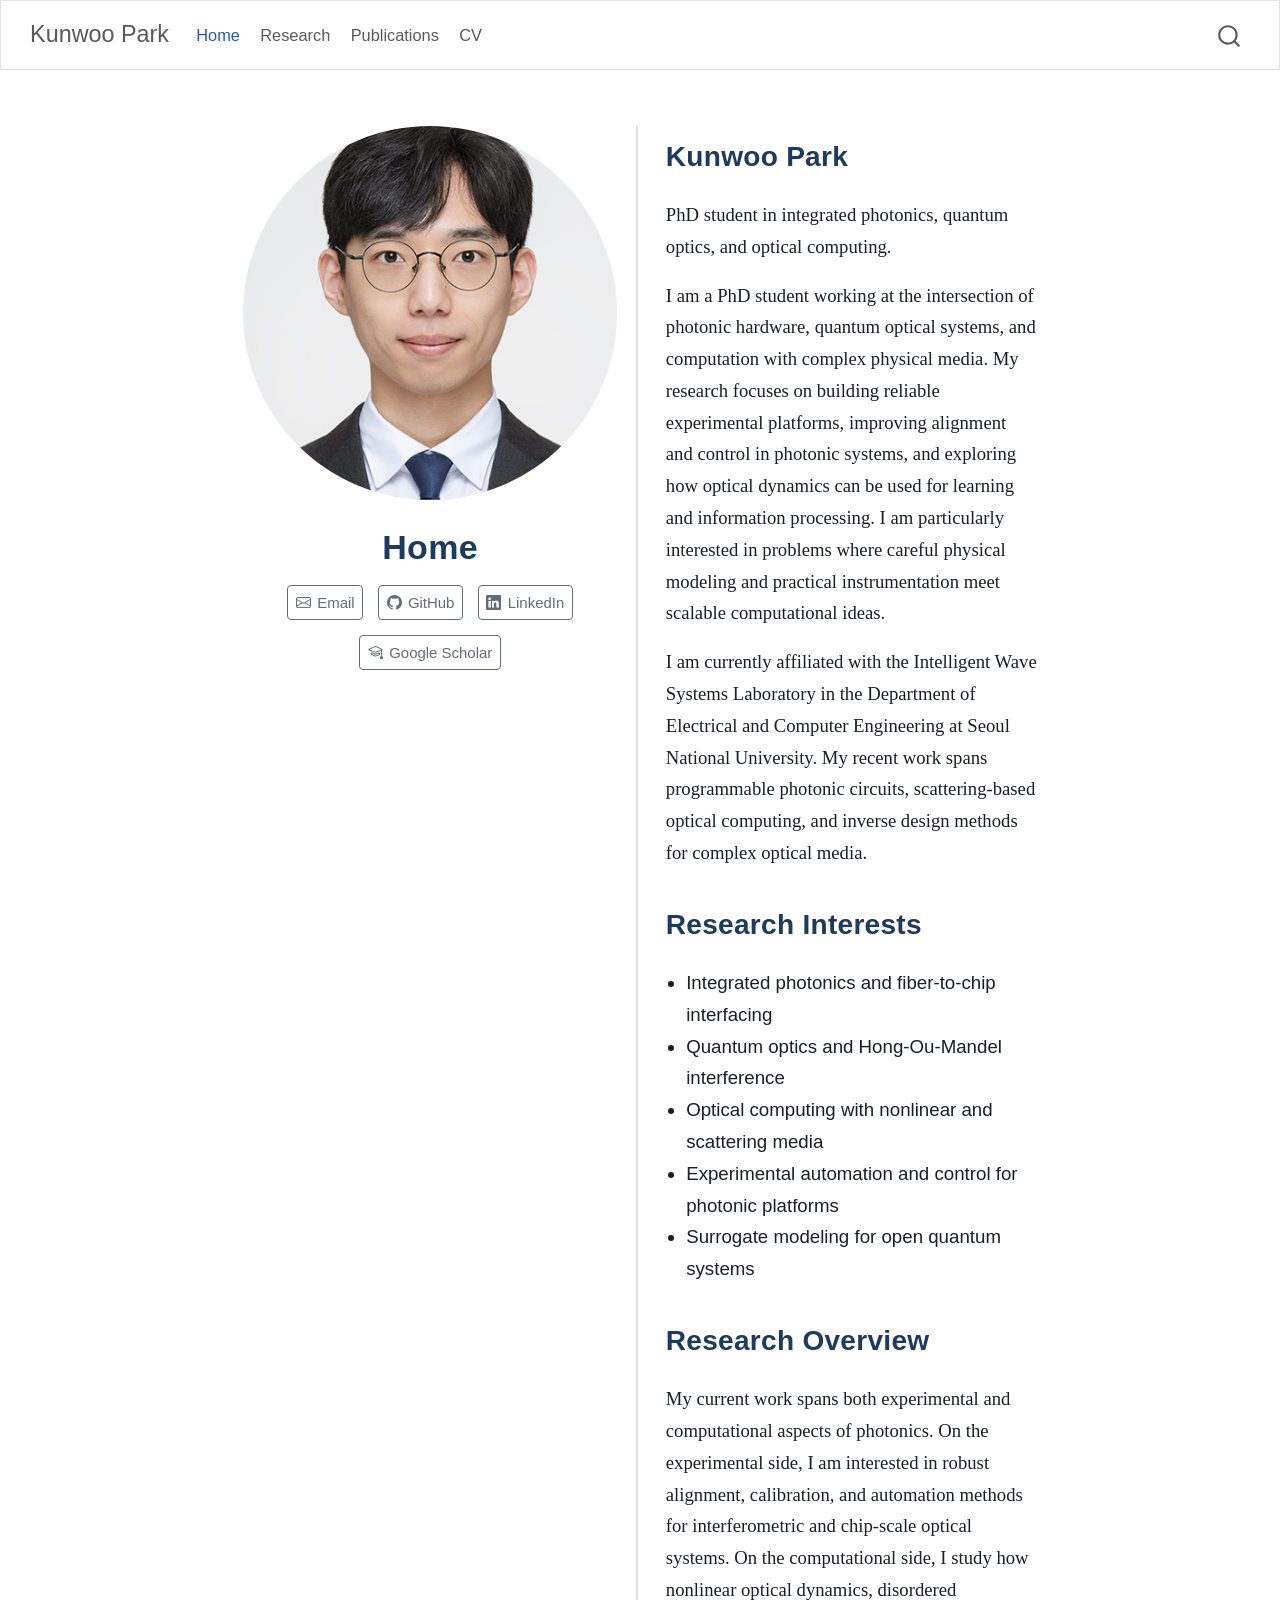
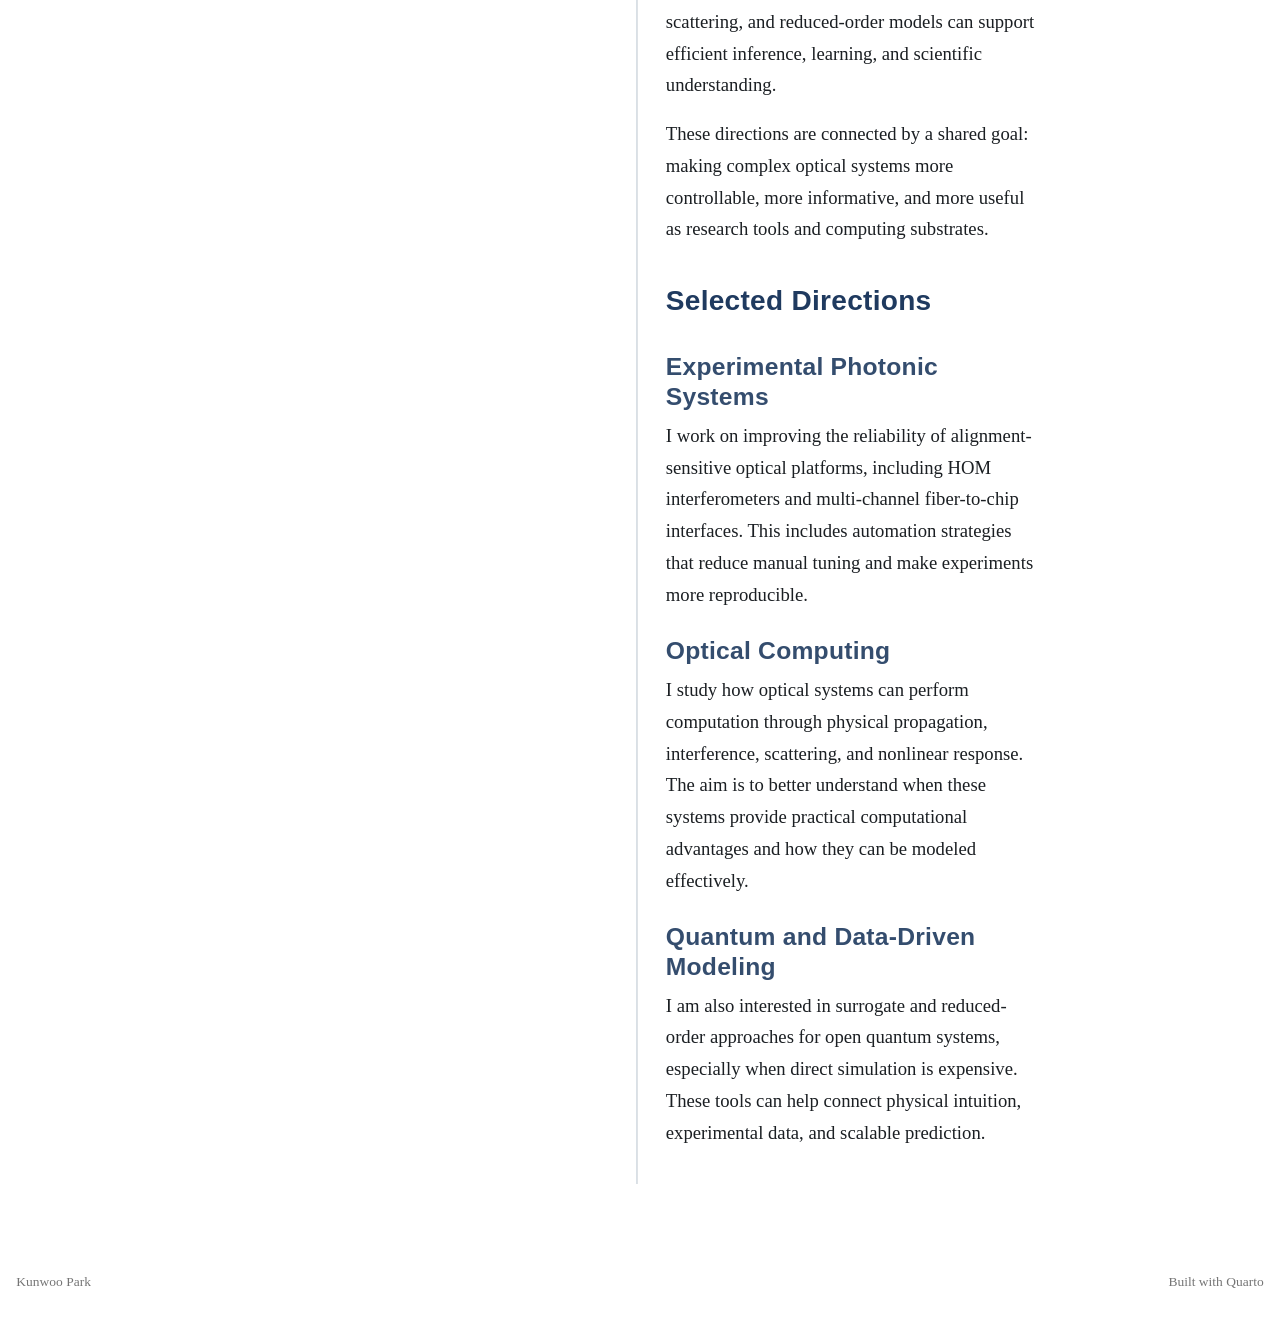
==== docs/index.html @ 426b9daa "Initial website" ====
<!DOCTYPE html>
<html xmlns="http://www.w3.org/1999/xhtml" lang="en" xml:lang="en"><head>

<meta charset="utf-8">
<meta name="generator" content="quarto-1.9.37">

<meta name="viewport" content="width=device-width, initial-scale=1.0, user-scalable=yes">


<title>Home – Kunwoo Park</title>
<style>
/* Default styles provided by pandoc.
** See https://pandoc.org/MANUAL.html#variables-for-html for config info.
*/
code{white-space: pre-wrap;}
span.smallcaps{font-variant: small-caps;}
div.columns{display: flex; gap: min(4vw, 1.5em);}
div.column{flex: auto; overflow-x: auto;}
div.hanging-indent{margin-left: 1.5em; text-indent: -1.5em;}
ul.task-list{list-style: none;}
ul.task-list li input[type="checkbox"] {
  width: 0.8em;
  margin: 0 0.8em 0.2em -1em; /* quarto-specific, see https://github.com/quarto-dev/quarto-cli/issues/4556 */ 
  vertical-align: middle;
}
</style>


<script src="site_libs/quarto-nav/quarto-nav.js"></script>
<script src="site_libs/quarto-nav/headroom.min.js"></script>
<script src="site_libs/clipboard/clipboard.min.js"></script>
<script src="site_libs/quarto-search/autocomplete.umd.js"></script>
<script src="site_libs/quarto-search/fuse.min.js"></script>
<script src="site_libs/quarto-search/quarto-search.js"></script>
<meta name="quarto:offset" content="./">
<script src="site_libs/quarto-html/quarto.js" type="module"></script>
<script src="site_libs/quarto-html/tabsets/tabsets.js" type="module"></script>
<script src="site_libs/quarto-html/popper.min.js"></script>
<script src="site_libs/quarto-html/tippy.umd.min.js"></script>
<link href="site_libs/quarto-html/tippy.css" rel="stylesheet">
<link href="site_libs/quarto-html/quarto-syntax-highlighting-7f8f88aac4f3542376d5c11b86a4c14d.css" rel="stylesheet" id="quarto-text-highlighting-styles">
<script src="site_libs/bootstrap/bootstrap.min.js"></script>
<link href="site_libs/bootstrap/bootstrap-icons.css" rel="stylesheet">
<link href="site_libs/bootstrap/bootstrap-d70271683aa93feafeb583e606870e3f.min.css" rel="stylesheet" append-hash="true" id="quarto-bootstrap" data-mode="light">
<script id="quarto-search-options" type="application/json">{
  "location": "navbar",
  "copy-button": false,
  "collapse-after": 3,
  "panel-placement": "end",
  "type": "overlay",
  "limit": 50,
  "keyboard-shortcut": [
    "f",
    "/",
    "s"
  ],
  "show-item-context": false,
  "language": {
    "search-no-results-text": "No results",
    "search-matching-documents-text": "matching documents",
    "search-copy-link-title": "Copy link to search",
    "search-hide-matches-text": "Hide additional matches",
    "search-more-match-text": "more match in this document",
    "search-more-matches-text": "more matches in this document",
    "search-clear-button-title": "Clear",
    "search-text-placeholder": "",
    "search-detached-cancel-button-title": "Cancel",
    "search-submit-button-title": "Submit",
    "search-label": "Search"
  }
}</script>


<link rel="stylesheet" href="styles.css">
</head>

<body class="nav-fixed fullcontent quarto-light">

<div id="quarto-search-results"></div>
  <header id="quarto-header" class="headroom fixed-top">
    <nav class="navbar navbar-expand-lg " data-bs-theme="dark">
      <div class="navbar-container container-fluid">
      <div class="navbar-brand-container mx-auto">
    <a class="navbar-brand" href="./index.html">
    <span class="navbar-title">Kunwoo Park</span>
    </a>
  </div>
            <div id="quarto-search" class="" title="Search"></div>
          <button class="navbar-toggler" type="button" data-bs-toggle="collapse" data-bs-target="#navbarCollapse" aria-controls="navbarCollapse" role="menu" aria-expanded="false" aria-label="Toggle navigation" onclick="if (window.quartoToggleHeadroom) { window.quartoToggleHeadroom(); }">
  <span class="navbar-toggler-icon"></span>
</button>
          <div class="collapse navbar-collapse" id="navbarCollapse">
            <ul class="navbar-nav navbar-nav-scroll me-auto">
  <li class="nav-item">
    <a class="nav-link active" href="./index.html" aria-current="page"> 
<span class="menu-text">Home</span></a>
  </li>  
  <li class="nav-item">
    <a class="nav-link" href="./research.html"> 
<span class="menu-text">Research</span></a>
  </li>  
  <li class="nav-item">
    <a class="nav-link" href="./publications.html"> 
<span class="menu-text">Publications</span></a>
  </li>  
  <li class="nav-item">
    <a class="nav-link" href="./cv.html"> 
<span class="menu-text">CV</span></a>
  </li>  
</ul>
          </div> <!-- /navcollapse -->
            <div class="quarto-navbar-tools">
</div>
      </div> <!-- /container-fluid -->
    </nav>
</header>
<!-- content -->
<div id="quarto-content" class="quarto-container page-columns page-rows-contents page-layout-article page-navbar">
<!-- sidebar -->
<!-- margin-sidebar -->
    
<!-- main -->
<div class="quarto-about-trestles">
  <div class="about-entity">
    <img src="images/profile.jpg" class="about-image
  round " style="height: 20em; width: 20em;">
<header id="title-block-header" class="quarto-title-block default">
<div class="quarto-title">
<h1 class="title">Home</h1>
</div>
<div class="quarto-title-meta">
  </div>
</header>
    <div class="about-links">
  <a href="mailto:imotdnif43@snu.ac.kr" class="about-link" rel="" target="">
    <i class="bi bi-envelope"></i>
     <span class="about-link-text">Email</span>
  </a>
  <a href="https://github.com/KunwooPark" class="about-link" rel="" target="">
    <i class="bi bi-github"></i>
     <span class="about-link-text">GitHub</span>
  </a>
  <a href="https://www.linkedin.com/in/kunwoo-park-38ba13329/" class="about-link" rel="" target="">
    <i class="bi bi-linkedin"></i>
     <span class="about-link-text">LinkedIn</span>
  </a>
  <a href="https://scholar.google.com/citations?user=KrNjLQgAAAAJ" class="about-link" rel="" target="">
    <i class="bi bi-mortarboard"></i>
     <span class="about-link-text">Google Scholar</span>
  </a>
</div>
  </div>
  <div class="about-contents"><main class="content" id="quarto-document-content">
<section id="kunwoo-park" class="level2">
<h2 data-anchor-id="kunwoo-park">Kunwoo Park</h2>
<p>PhD student in integrated photonics, quantum optics, and optical computing.</p>
<p>I am a PhD student working at the intersection of photonic hardware, quantum optical systems, and computation with complex physical media. My research focuses on building reliable experimental platforms, improving alignment and control in photonic systems, and exploring how optical dynamics can be used for learning and information processing. I am particularly interested in problems where careful physical modeling and practical instrumentation meet scalable computational ideas.</p>
<p>I am currently affiliated with the Intelligent Wave Systems Laboratory in the Department of Electrical and Computer Engineering at Seoul National University. My recent work spans programmable photonic circuits, scattering-based optical computing, and inverse design methods for complex optical media.</p>
</section>
<section id="research-interests" class="level2">
<h2 data-anchor-id="research-interests">Research Interests</h2>
<ul>
<li>Integrated photonics and fiber-to-chip interfacing</li>
<li>Quantum optics and Hong-Ou-Mandel interference</li>
<li>Optical computing with nonlinear and scattering media</li>
<li>Experimental automation and control for photonic platforms</li>
<li>Surrogate modeling for open quantum systems</li>
</ul>
</section>
<section id="research-overview" class="level2">
<h2 data-anchor-id="research-overview">Research Overview</h2>
<p>My current work spans both experimental and computational aspects of photonics. On the experimental side, I am interested in robust alignment, calibration, and automation methods for interferometric and chip-scale optical systems. On the computational side, I study how nonlinear optical dynamics, disordered scattering, and reduced-order models can support efficient inference, learning, and scientific understanding.</p>
<p>These directions are connected by a shared goal: making complex optical systems more controllable, more informative, and more useful as research tools and computing substrates.</p>
</section>
<section id="selected-directions" class="level2">
<h2 data-anchor-id="selected-directions">Selected Directions</h2>
<section id="experimental-photonic-systems" class="level3">
<h3 data-anchor-id="experimental-photonic-systems">Experimental Photonic Systems</h3>
<p>I work on improving the reliability of alignment-sensitive optical platforms, including HOM interferometers and multi-channel fiber-to-chip interfaces. This includes automation strategies that reduce manual tuning and make experiments more reproducible.</p>
</section>
<section id="optical-computing" class="level3">
<h3 data-anchor-id="optical-computing">Optical Computing</h3>
<p>I study how optical systems can perform computation through physical propagation, interference, scattering, and nonlinear response. The aim is to better understand when these systems provide practical computational advantages and how they can be modeled effectively.</p>
</section>
<section id="quantum-and-data-driven-modeling" class="level3">
<h3 data-anchor-id="quantum-and-data-driven-modeling">Quantum and Data-Driven Modeling</h3>
<p>I am also interested in surrogate and reduced-order approaches for open quantum systems, especially when direct simulation is expensive. These tools can help connect physical intuition, experimental data, and scalable prediction.</p>


</section>
</section>
</main></div>
</div>
 <!-- /main -->
<script id="quarto-html-after-body" type="application/javascript">
  window.document.addEventListener("DOMContentLoaded", function (event) {
    const isCodeAnnotation = (el) => {
      for (const clz of el.classList) {
        if (clz.startsWith('code-annotation-')) {                     
          return true;
        }
      }
      return false;
    }
    const onCopySuccess = function(e) {
      // button target
      const button = e.trigger;
      // don't keep focus
      button.blur();
      // flash "checked"
      button.classList.add('code-copy-button-checked');
      var currentTitle = button.getAttribute("title");
      button.setAttribute("title", "Copied!");
      let tooltip;
      if (window.bootstrap) {
        button.setAttribute("data-bs-toggle", "tooltip");
        button.setAttribute("data-bs-placement", "left");
        button.setAttribute("data-bs-title", "Copied!");
        tooltip = new bootstrap.Tooltip(button, 
          { trigger: "manual", 
            customClass: "code-copy-button-tooltip",
            offset: [0, -8]});
        tooltip.show();    
      }
      setTimeout(function() {
        if (tooltip) {
          tooltip.hide();
          button.removeAttribute("data-bs-title");
          button.removeAttribute("data-bs-toggle");
          button.removeAttribute("data-bs-placement");
        }
        button.setAttribute("title", currentTitle);
        button.classList.remove('code-copy-button-checked');
      }, 1000);
      // clear code selection
      e.clearSelection();
    }
    const getTextToCopy = function(trigger) {
      const outerScaffold = trigger.parentElement.cloneNode(true);
      const codeEl = outerScaffold.querySelector('code');
      for (const childEl of codeEl.children) {
        if (isCodeAnnotation(childEl)) {
          childEl.remove();
        }
      }
      return codeEl.innerText;
    }
    const clipboard = new window.ClipboardJS('.code-copy-button:not([data-in-quarto-modal])', {
      text: getTextToCopy
    });
    clipboard.on('success', onCopySuccess);
    if (window.document.getElementById('quarto-embedded-source-code-modal')) {
      const clipboardModal = new window.ClipboardJS('.code-copy-button[data-in-quarto-modal]', {
        text: getTextToCopy,
        container: window.document.getElementById('quarto-embedded-source-code-modal')
      });
      clipboardModal.on('success', onCopySuccess);
    }
      var localhostRegex = new RegExp(/^(?:http|https):\/\/localhost\:?[0-9]*\//);
      var mailtoRegex = new RegExp(/^mailto:/);
        var filterRegex = new RegExp('/' + window.location.host + '/');
      var isInternal = (href) => {
          return filterRegex.test(href) || localhostRegex.test(href) || mailtoRegex.test(href);
      }
      // Inspect non-navigation links and adorn them if external
     var links = window.document.querySelectorAll('a[href]:not(.nav-link):not(.navbar-brand):not(.toc-action):not(.sidebar-link):not(.sidebar-item-toggle):not(.pagination-link):not(.no-external):not([aria-hidden]):not(.dropdown-item):not(.quarto-navigation-tool):not(.about-link)');
      for (var i=0; i<links.length; i++) {
        const link = links[i];
        if (!isInternal(link.href)) {
          // undo the damage that might have been done by quarto-nav.js in the case of
          // links that we want to consider external
          if (link.dataset.originalHref !== undefined) {
            link.href = link.dataset.originalHref;
          }
            // target, if specified
            link.setAttribute("target", "_blank");
            if (link.getAttribute("rel") === null) {
              link.setAttribute("rel", "noopener");
            }
        }
      }
    function tippyHover(el, contentFn, onTriggerFn, onUntriggerFn) {
      const config = {
        allowHTML: true,
        maxWidth: 500,
        delay: 100,
        arrow: false,
        appendTo: function(el) {
            return el.parentElement;
        },
        interactive: true,
        interactiveBorder: 10,
        theme: 'quarto',
        placement: 'bottom-start',
      };
      if (contentFn) {
        config.content = contentFn;
      }
      if (onTriggerFn) {
        config.onTrigger = onTriggerFn;
      }
      if (onUntriggerFn) {
        config.onUntrigger = onUntriggerFn;
      }
      window.tippy(el, config); 
    }
    const noterefs = window.document.querySelectorAll('a[role="doc-noteref"]');
    for (var i=0; i<noterefs.length; i++) {
      const ref = noterefs[i];
      tippyHover(ref, function() {
        // use id or data attribute instead here
        let href = ref.getAttribute('data-footnote-href') || ref.getAttribute('href');
        try { href = new URL(href).hash; } catch {}
        const id = href.replace(/^#\/?/, "");
        const note = window.document.getElementById(id);
        if (note) {
          return note.innerHTML;
        } else {
          return "";
        }
      });
    }
    const xrefs = window.document.querySelectorAll('a.quarto-xref');
    const processXRef = (id, note) => {
      // Strip column container classes
      const stripColumnClz = (el) => {
        el.classList.remove("page-full", "page-columns");
        if (el.children) {
          for (const child of el.children) {
            stripColumnClz(child);
          }
        }
      }
      stripColumnClz(note)
      if (id === null || id.startsWith('sec-')) {
        // Special case sections, only their first couple elements
        const container = document.createElement("div");
        if (note.children && note.children.length > 2) {
          container.appendChild(note.children[0].cloneNode(true));
          for (let i = 1; i < note.children.length; i++) {
            const child = note.children[i];
            if (child.tagName === "P" && child.innerText === "") {
              continue;
            } else {
              container.appendChild(child.cloneNode(true));
              break;
            }
          }
          if (window.Quarto?.typesetMath) {
            window.Quarto.typesetMath(container);
          }
          return container.innerHTML
        } else {
          if (window.Quarto?.typesetMath) {
            window.Quarto.typesetMath(note);
          }
          return note.innerHTML;
        }
      } else {
        // Remove any anchor links if they are present
        const anchorLink = note.querySelector('a.anchorjs-link');
        if (anchorLink) {
          anchorLink.remove();
        }
        if (window.Quarto?.typesetMath) {
          window.Quarto.typesetMath(note);
        }
        if (note.classList.contains("callout")) {
          return note.outerHTML;
        } else {
          return note.innerHTML;
        }
      }
    }
    for (var i=0; i<xrefs.length; i++) {
      const xref = xrefs[i];
      tippyHover(xref, undefined, function(instance) {
        instance.disable();
        let url = xref.getAttribute('href');
        let hash = undefined; 
        if (url.startsWith('#')) {
          hash = url;
        } else {
          try { hash = new URL(url).hash; } catch {}
        }
        if (hash) {
          const id = hash.replace(/^#\/?/, "");
          const note = window.document.getElementById(id);
          if (note !== null) {
            try {
              const html = processXRef(id, note.cloneNode(true));
              instance.setContent(html);
            } finally {
              instance.enable();
              instance.show();
            }
          } else {
            // See if we can fetch this
            fetch(url.split('#')[0])
            .then(res => res.text())
            .then(html => {
              const parser = new DOMParser();
              const htmlDoc = parser.parseFromString(html, "text/html");
              const note = htmlDoc.getElementById(id);
              if (note !== null) {
                const html = processXRef(id, note);
                instance.setContent(html);
              } 
            }).finally(() => {
              instance.enable();
              instance.show();
            });
          }
        } else {
          // See if we can fetch a full url (with no hash to target)
          // This is a special case and we should probably do some content thinning / targeting
          fetch(url)
          .then(res => res.text())
          .then(html => {
            const parser = new DOMParser();
            const htmlDoc = parser.parseFromString(html, "text/html");
            const note = htmlDoc.querySelector('main.content');
            if (note !== null) {
              // This should only happen for chapter cross references
              // (since there is no id in the URL)
              // remove the first header
              if (note.children.length > 0 && note.children[0].tagName === "HEADER") {
                note.children[0].remove();
              }
              const html = processXRef(null, note);
              instance.setContent(html);
            } 
          }).finally(() => {
            instance.enable();
            instance.show();
          });
        }
      }, function(instance) {
      });
    }
        let selectedAnnoteEl;
        const selectorForAnnotation = ( cell, annotation) => {
          let cellAttr = 'data-code-cell="' + cell + '"';
          let lineAttr = 'data-code-annotation="' +  annotation + '"';
          const selector = 'span[' + cellAttr + '][' + lineAttr + ']';
          return selector;
        }
        const selectCodeLines = (annoteEl) => {
          const doc = window.document;
          const targetCell = annoteEl.getAttribute("data-target-cell");
          const targetAnnotation = annoteEl.getAttribute("data-target-annotation");
          const annoteSpan = window.document.querySelector(selectorForAnnotation(targetCell, targetAnnotation));
          const lines = annoteSpan.getAttribute("data-code-lines").split(",");
          const lineIds = lines.map((line) => {
            return targetCell + "-" + line;
          })
          let top = null;
          let height = null;
          let parent = null;
          if (lineIds.length > 0) {
              //compute the position of the single el (top and bottom and make a div)
              const el = window.document.getElementById(lineIds[0]);
              top = el.offsetTop;
              height = el.offsetHeight;
              parent = el.parentElement.parentElement;
            if (lineIds.length > 1) {
              const lastEl = window.document.getElementById(lineIds[lineIds.length - 1]);
              const bottom = lastEl.offsetTop + lastEl.offsetHeight;
              height = bottom - top;
            }
            if (top !== null && height !== null && parent !== null) {
              // cook up a div (if necessary) and position it 
              let div = window.document.getElementById("code-annotation-line-highlight");
              if (div === null) {
                div = window.document.createElement("div");
                div.setAttribute("id", "code-annotation-line-highlight");
                div.style.position = 'absolute';
                parent.appendChild(div);
              }
              div.style.top = top - 2 + "px";
              div.style.height = height + 4 + "px";
              div.style.left = 0;
              let gutterDiv = window.document.getElementById("code-annotation-line-highlight-gutter");
              if (gutterDiv === null) {
                gutterDiv = window.document.createElement("div");
                gutterDiv.setAttribute("id", "code-annotation-line-highlight-gutter");
                gutterDiv.style.position = 'absolute';
                const codeCell = window.document.getElementById(targetCell);
                const gutter = codeCell.querySelector('.code-annotation-gutter');
                gutter.appendChild(gutterDiv);
              }
              gutterDiv.style.top = top - 2 + "px";
              gutterDiv.style.height = height + 4 + "px";
            }
            selectedAnnoteEl = annoteEl;
          }
        };
        const unselectCodeLines = () => {
          const elementsIds = ["code-annotation-line-highlight", "code-annotation-line-highlight-gutter"];
          elementsIds.forEach((elId) => {
            const div = window.document.getElementById(elId);
            if (div) {
              div.remove();
            }
          });
          selectedAnnoteEl = undefined;
        };
          // Handle positioning of the toggle
      window.addEventListener(
        "resize",
        throttle(() => {
          elRect = undefined;
          if (selectedAnnoteEl) {
            selectCodeLines(selectedAnnoteEl);
          }
        }, 10)
      );
      function throttle(fn, ms) {
      let throttle = false;
      let timer;
        return (...args) => {
          if(!throttle) { // first call gets through
              fn.apply(this, args);
              throttle = true;
          } else { // all the others get throttled
              if(timer) clearTimeout(timer); // cancel #2
              timer = setTimeout(() => {
                fn.apply(this, args);
                timer = throttle = false;
              }, ms);
          }
        };
      }
        // Attach click handler to the DT
        const annoteDls = window.document.querySelectorAll('dt[data-target-cell]');
        for (const annoteDlNode of annoteDls) {
          annoteDlNode.addEventListener('click', (event) => {
            const clickedEl = event.target;
            if (clickedEl !== selectedAnnoteEl) {
              unselectCodeLines();
              const activeEl = window.document.querySelector('dt[data-target-cell].code-annotation-active');
              if (activeEl) {
                activeEl.classList.remove('code-annotation-active');
              }
              selectCodeLines(clickedEl);
              clickedEl.classList.add('code-annotation-active');
            } else {
              // Unselect the line
              unselectCodeLines();
              clickedEl.classList.remove('code-annotation-active');
            }
          });
        }
    const findCites = (el) => {
      const parentEl = el.parentElement;
      if (parentEl) {
        const cites = parentEl.dataset.cites;
        if (cites) {
          return {
            el,
            cites: cites.split(' ')
          };
        } else {
          return findCites(el.parentElement)
        }
      } else {
        return undefined;
      }
    };
    var bibliorefs = window.document.querySelectorAll('a[role="doc-biblioref"]');
    for (var i=0; i<bibliorefs.length; i++) {
      const ref = bibliorefs[i];
      const citeInfo = findCites(ref);
      if (citeInfo) {
        tippyHover(citeInfo.el, function() {
          var popup = window.document.createElement('div');
          citeInfo.cites.forEach(function(cite) {
            var citeDiv = window.document.createElement('div');
            citeDiv.classList.add('hanging-indent');
            citeDiv.classList.add('csl-entry');
            var biblioDiv = window.document.getElementById('ref-' + cite);
            if (biblioDiv) {
              citeDiv.innerHTML = biblioDiv.innerHTML;
            }
            popup.appendChild(citeDiv);
          });
          return popup.innerHTML;
        });
      }
    }
  });
  </script>
</div> <!-- /content -->
<footer class="footer">
  <div class="nav-footer">
    <div class="nav-footer-left">
<p>Kunwoo Park</p>
</div>   
    <div class="nav-footer-center">
      &nbsp;
    </div>
    <div class="nav-footer-right">
<p>Built with Quarto</p>
</div>
  </div>
</footer>




</body></html>
---- docs/site_libs/quarto-html/tippy.css ----
.tippy-box[data-animation=fade][data-state=hidden]{opacity:0}[data-tippy-root]{max-width:calc(100vw - 10px)}.tippy-box{position:relative;background-color:#333;color:#fff;border-radius:4px;font-size:14px;line-height:1.4;white-space:normal;outline:0;transition-property:transform,visibility,opacity}.tippy-box[data-placement^=top]>.tippy-arrow{bottom:0}.tippy-box[data-placement^=top]>.tippy-arrow:before{bottom:-7px;left:0;border-width:8px 8px 0;border-top-color:initial;transform-origin:center top}.tippy-box[data-placement^=bottom]>.tippy-arrow{top:0}.tippy-box[data-placement^=bottom]>.tippy-arrow:before{top:-7px;left:0;border-width:0 8px 8px;border-bottom-color:initial;transform-origin:center bottom}.tippy-box[data-placement^=left]>.tippy-arrow{right:0}.tippy-box[data-placement^=left]>.tippy-arrow:before{border-width:8px 0 8px 8px;border-left-color:initial;right:-7px;transform-origin:center left}.tippy-box[data-placement^=right]>.tippy-arrow{left:0}.tippy-box[data-placement^=right]>.tippy-arrow:before{left:-7px;border-width:8px 8px 8px 0;border-right-color:initial;transform-origin:center right}.tippy-box[data-inertia][data-state=visible]{transition-timing-function:cubic-bezier(.54,1.5,.38,1.11)}.tippy-arrow{width:16px;height:16px;color:#333}.tippy-arrow:before{content:"";position:absolute;border-color:transparent;border-style:solid}.tippy-content{position:relative;padding:5px 9px;z-index:1}
---- docs/site_libs/quarto-html/quarto-syntax-highlighting-7f8f88aac4f3542376d5c11b86a4c14d.css ----
/* quarto syntax highlight colors */
:root {
  --quarto-hl-ot-color: #003B4F;
  --quarto-hl-at-color: #657422;
  --quarto-hl-ss-color: #20794D;
  --quarto-hl-an-color: #5E5E5E;
  --quarto-hl-fu-color: #4758AB;
  --quarto-hl-st-color: #20794D;
  --quarto-hl-cf-color: #003B4F;
  --quarto-hl-op-color: #5E5E5E;
  --quarto-hl-er-color: #AD0000;
  --quarto-hl-bn-color: #AD0000;
  --quarto-hl-al-color: #AD0000;
  --quarto-hl-va-color: #111111;
  --quarto-hl-bu-color: inherit;
  --quarto-hl-ex-color: inherit;
  --quarto-hl-pp-color: #AD0000;
  --quarto-hl-in-color: #5E5E5E;
  --quarto-hl-vs-color: #20794D;
  --quarto-hl-wa-color: #5E5E5E;
  --quarto-hl-do-color: #5E5E5E;
  --quarto-hl-im-color: #00769E;
  --quarto-hl-ch-color: #20794D;
  --quarto-hl-dt-color: #AD0000;
  --quarto-hl-fl-color: #AD0000;
  --quarto-hl-co-color: #5E5E5E;
  --quarto-hl-cv-color: #5E5E5E;
  --quarto-hl-cn-color: #8f5902;
  --quarto-hl-sc-color: #5E5E5E;
  --quarto-hl-dv-color: #AD0000;
  --quarto-hl-kw-color: #003B4F;
}

/* other quarto variables */
:root {
  --quarto-font-monospace: SFMono-Regular, Menlo, Monaco, Consolas, "Liberation Mono", "Courier New", monospace;
}

/* syntax highlight based on Pandoc's rules */
pre > code.sourceCode > span {
  color: #003B4F;
}

code.sourceCode > span {
  color: #003B4F;
}

div.sourceCode,
div.sourceCode pre.sourceCode {
  color: #003B4F;
}

/* Normal */
code span {
  color: #003B4F;
}

/* Alert */
code span.al {
  color: #AD0000;
  font-style: inherit;
}

/* Annotation */
code span.an {
  color: #5E5E5E;
  font-style: inherit;
}

/* Attribute */
code span.at {
  color: #657422;
  font-style: inherit;
}

/* BaseN */
code span.bn {
  color: #AD0000;
  font-style: inherit;
}

/* BuiltIn */
code span.bu {
  font-style: inherit;
}

/* ControlFlow */
code span.cf {
  color: #003B4F;
  font-weight: bold;
  font-style: inherit;
}

/* Char */
code span.ch {
  color: #20794D;
  font-style: inherit;
}

/* Constant */
code span.cn {
  color: #8f5902;
  font-style: inherit;
}

/* Comment */
code span.co {
  color: #5E5E5E;
  font-style: inherit;
}

/* CommentVar */
code span.cv {
  color: #5E5E5E;
  font-style: italic;
}

/* Documentation */
code span.do {
  color: #5E5E5E;
  font-style: italic;
}

/* DataType */
code span.dt {
  color: #AD0000;
  font-style: inherit;
}

/* DecVal */
code span.dv {
  color: #AD0000;
  font-style: inherit;
}

/* Error */
code span.er {
  color: #AD0000;
  font-style: inherit;
}

/* Extension */
code span.ex {
  font-style: inherit;
}

/* Float */
code span.fl {
  color: #AD0000;
  font-style: inherit;
}

/* Function */
code span.fu {
  color: #4758AB;
  font-style: inherit;
}

/* Import */
code span.im {
  color: #00769E;
  font-style: inherit;
}

/* Information */
code span.in {
  color: #5E5E5E;
  font-style: inherit;
}

/* Keyword */
code span.kw {
  color: #003B4F;
  font-weight: bold;
  font-style: inherit;
}

/* Operator */
code span.op {
  color: #5E5E5E;
  font-style: inherit;
}

/* Other */
code span.ot {
  color: #003B4F;
  font-style: inherit;
}

/* Preprocessor */
code span.pp {
  color: #AD0000;
  font-style: inherit;
}

/* SpecialChar */
code span.sc {
  color: #5E5E5E;
  font-style: inherit;
}

/* SpecialString */
code span.ss {
  color: #20794D;
  font-style: inherit;
}

/* String */
code span.st {
  color: #20794D;
  font-style: inherit;
}

/* Variable */
code span.va {
  color: #111111;
  font-style: inherit;
}

/* VerbatimString */
code span.vs {
  color: #20794D;
  font-style: inherit;
}

/* Warning */
code span.wa {
  color: #5E5E5E;
  font-style: italic;
}

.prevent-inlining {
  content: "</";
}

/*# sourceMappingURL=789ad8cd35626ba772517505b42a116e.css.map */
---- docs/styles.css ----
:root {
  --site-accent: #1f3a5f;
  --site-text: #1b1f23;
  --site-muted: #5f6b76;
  --site-border: #d9e0e6;
  --site-surface: #f8fafc;
}

body {
  color: var(--site-text);
  background-color: #ffffff;
  line-height: 1.7;
}

a {
  color: var(--site-accent);
}

a:hover,
a:focus {
  color: #17304d;
}

.navbar {
  border-bottom: 1px solid var(--site-border);
}

.navbar-brand,
.nav-link,
.menu-text {
  font-weight: 500;
}

.about-entity .about-links {
  gap: 0.5rem;
}

.about-entity .about-link {
  border: 1px solid var(--site-border);
  border-radius: 999px;
  color: var(--site-accent);
  padding: 0.35rem 0.8rem;
  text-decoration: none;
}

.about-entity .about-link:hover,
.about-entity .about-link:focus {
  background-color: var(--site-surface);
  text-decoration: none;
}

h1,
h2,
h3,
h4 {
  color: var(--site-accent);
  letter-spacing: 0.01em;
}

h2 {
  margin-top: 2rem;
  padding-top: 0.25rem;
  border-top: 1px solid transparent;
}

p,
li {
  max-width: 760px;
}

ul,
ol {
  padding-left: 1.2rem;
}

.cv-button {
  display: inline-block;
  background-color: var(--site-accent);
  border: 1px solid var(--site-accent);
  border-radius: 0.35rem;
  color: #ffffff;
  font-weight: 600;
  padding: 0.65rem 1rem;
  text-decoration: none;
}

.cv-button:hover,
.cv-button:focus {
  background-color: #17304d;
  border-color: #17304d;
  color: #ffffff;
  text-decoration: none;
}

.quarto-about-trestles .about-entity {
  border-right: 1px solid var(--site-border);
}

.quarto-about-trestles .about-contents main {
  padding-top: 0.5rem;
}

.page-footer {
  border-top: 1px solid var(--site-border);
  color: var(--site-muted);
}

@media (max-width: 991.98px) {
  .quarto-about-trestles .about-entity {
    border-right: none;
    border-bottom: 1px solid var(--site-border);
    margin-bottom: 1.5rem;
    padding-bottom: 1.5rem;
  }
}
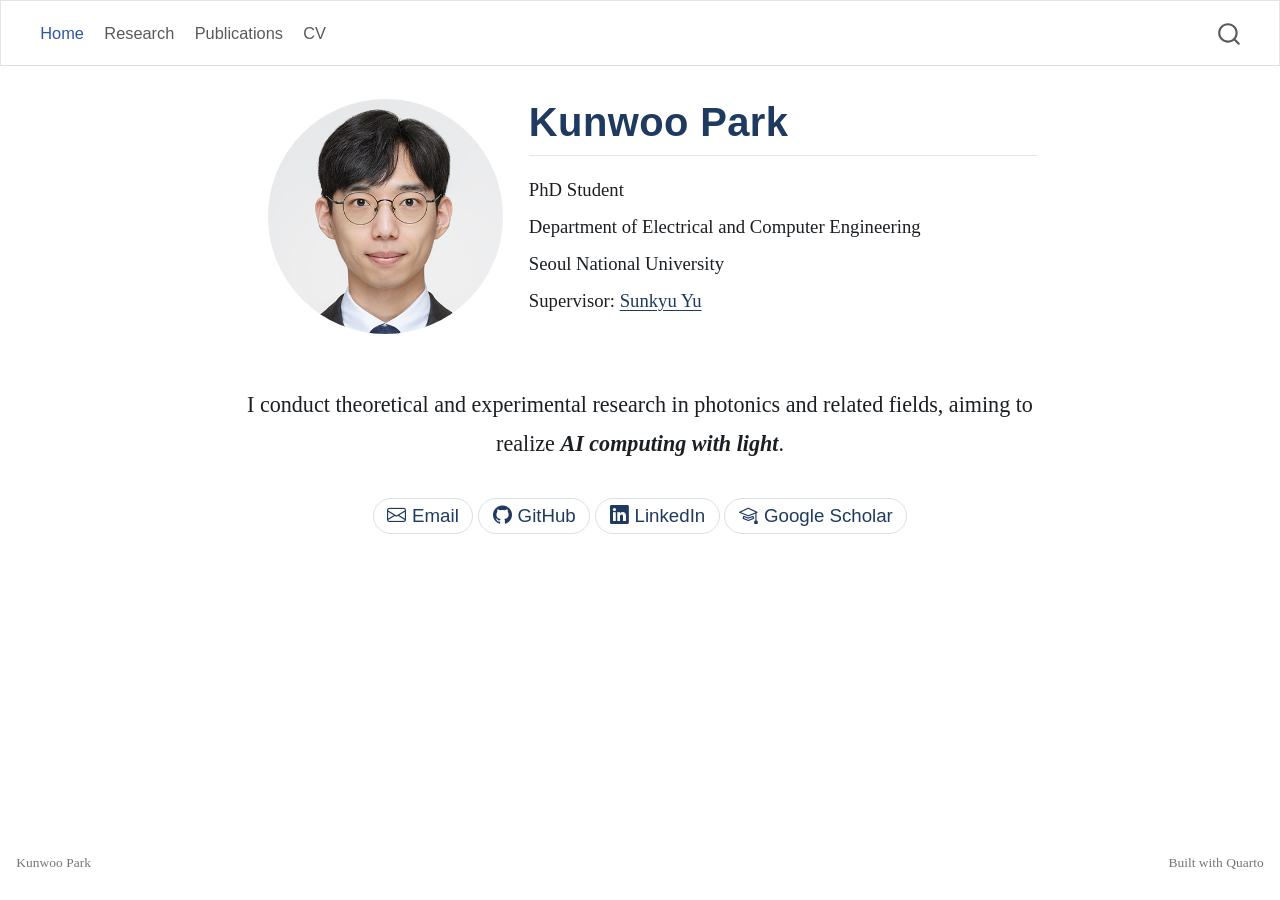
==== commit 7976808e: "update" ====
--- a/docs/index.html
+++ b/docs/index.html
@@ -37,6 +37,7 @@
 <script src="site_libs/quarto-html/tabsets/tabsets.js" type="module"></script>
 <script src="site_libs/quarto-html/popper.min.js"></script>
 <script src="site_libs/quarto-html/tippy.umd.min.js"></script>
+<script src="site_libs/quarto-html/anchor.min.js"></script>
 <link href="site_libs/quarto-html/tippy.css" rel="stylesheet">
 <link href="site_libs/quarto-html/quarto-syntax-highlighting-7f8f88aac4f3542376d5c11b86a4c14d.css" rel="stylesheet" id="quarto-text-highlighting-styles">
 <script src="site_libs/bootstrap/bootstrap.min.js"></script>
@@ -74,7 +75,7 @@
 <link rel="stylesheet" href="styles.css">
 </head>
 
-<body class="nav-fixed fullcontent quarto-light">
+<body class="nav-fixed home-page fullcontent quarto-light">
 
 <div id="quarto-search-results"></div>
   <header id="quarto-header" class="headroom fixed-top">
@@ -120,80 +121,66 @@
 <!-- margin-sidebar -->
     
 <!-- main -->
-<div class="quarto-about-trestles">
-  <div class="about-entity">
-    <img src="images/profile.jpg" class="about-image
-  round " style="height: 20em; width: 20em;">
+<main class="content" id="quarto-document-content">
+
 <header id="title-block-header" class="quarto-title-block default">
 <div class="quarto-title">
 <h1 class="title">Home</h1>
 </div>
+
+
+
 <div class="quarto-title-meta">
+
+    
+  
+    
   </div>
+  
+
+
 </header>
-    <div class="about-links">
-  <a href="mailto:imotdnif43@snu.ac.kr" class="about-link" rel="" target="">
-    <i class="bi bi-envelope"></i>
-     <span class="about-link-text">Email</span>
-  </a>
-  <a href="https://github.com/KunwooPark" class="about-link" rel="" target="">
-    <i class="bi bi-github"></i>
-     <span class="about-link-text">GitHub</span>
-  </a>
-  <a href="https://www.linkedin.com/in/kunwoo-park-38ba13329/" class="about-link" rel="" target="">
-    <i class="bi bi-linkedin"></i>
-     <span class="about-link-text">LinkedIn</span>
-  </a>
-  <a href="https://scholar.google.com/citations?user=KrNjLQgAAAAJ" class="about-link" rel="" target="">
-    <i class="bi bi-mortarboard"></i>
-     <span class="about-link-text">Google Scholar</span>
-  </a>
-</div>
-  </div>
-  <div class="about-contents"><main class="content" id="quarto-document-content">
+
+
+<div class="columns home-hero">
+<div class="column" style="width:36%;">
+<div class="quarto-figure quarto-figure-center">
+<figure class="figure">
+<p><img src="images/profile.jpg" class="home-profile-image img-fluid figure-img"></p>
+<figcaption>Kunwoo Park</figcaption>
+</figure>
+</div>
+</div><div class="column" style="width:64%;">
 <section id="kunwoo-park" class="level2">
-<h2 data-anchor-id="kunwoo-park">Kunwoo Park</h2>
-<p>PhD student in integrated photonics, quantum optics, and optical computing.</p>
-<p>I am a PhD student working at the intersection of photonic hardware, quantum optical systems, and computation with complex physical media. My research focuses on building reliable experimental platforms, improving alignment and control in photonic systems, and exploring how optical dynamics can be used for learning and information processing. I am particularly interested in problems where careful physical modeling and practical instrumentation meet scalable computational ideas.</p>
-<p>I am currently affiliated with the Intelligent Wave Systems Laboratory in the Department of Electrical and Computer Engineering at Seoul National University. My recent work spans programmable photonic circuits, scattering-based optical computing, and inverse design methods for complex optical media.</p>
+<h2 class="anchored" data-anchor-id="kunwoo-park">Kunwoo Park</h2>
+<div class="home-meta">
+<p>PhD Student</p>
+<p>Department of Electrical and Computer Engineering</p>
+<p>Seoul National University</p>
+<p>Supervisor: <a href="https://waves.snu.ac.kr">Sunkyu Yu</a></p>
+</div>
 </section>
-<section id="research-interests" class="level2">
-<h2 data-anchor-id="research-interests">Research Interests</h2>
-<ul>
-<li>Integrated photonics and fiber-to-chip interfacing</li>
-<li>Quantum optics and Hong-Ou-Mandel interference</li>
-<li>Optical computing with nonlinear and scattering media</li>
-<li>Experimental automation and control for photonic platforms</li>
-<li>Surrogate modeling for open quantum systems</li>
-</ul>
-</section>
-<section id="research-overview" class="level2">
-<h2 data-anchor-id="research-overview">Research Overview</h2>
-<p>My current work spans both experimental and computational aspects of photonics. On the experimental side, I am interested in robust alignment, calibration, and automation methods for interferometric and chip-scale optical systems. On the computational side, I study how nonlinear optical dynamics, disordered scattering, and reduced-order models can support efficient inference, learning, and scientific understanding.</p>
-<p>These directions are connected by a shared goal: making complex optical systems more controllable, more informative, and more useful as research tools and computing substrates.</p>
-</section>
-<section id="selected-directions" class="level2">
-<h2 data-anchor-id="selected-directions">Selected Directions</h2>
-<section id="experimental-photonic-systems" class="level3">
-<h3 data-anchor-id="experimental-photonic-systems">Experimental Photonic Systems</h3>
-<p>I work on improving the reliability of alignment-sensitive optical platforms, including HOM interferometers and multi-channel fiber-to-chip interfaces. This includes automation strategies that reduce manual tuning and make experiments more reproducible.</p>
-</section>
-<section id="optical-computing" class="level3">
-<h3 data-anchor-id="optical-computing">Optical Computing</h3>
-<p>I study how optical systems can perform computation through physical propagation, interference, scattering, and nonlinear response. The aim is to better understand when these systems provide practical computational advantages and how they can be modeled effectively.</p>
-</section>
-<section id="quantum-and-data-driven-modeling" class="level3">
-<h3 data-anchor-id="quantum-and-data-driven-modeling">Quantum and Data-Driven Modeling</h3>
-<p>I am also interested in surrogate and reduced-order approaches for open quantum systems, especially when direct simulation is expensive. These tools can help connect physical intuition, experimental data, and scalable prediction.</p>
-
-
-</section>
-</section>
-</main></div>
-</div>
- <!-- /main -->
+</div>
+</div>
+<div class="home-intro">
+<p>I conduct theoretical and experimental research in photonics and related fields, aiming to realize <strong><em>AI computing with light</em></strong>.</p>
+</div>
+<div class="about-links">
+<p><a href="mailto:imotdnif43@snu.ac.kr" class="about-link"><i class="bi bi-envelope"></i> <span class="about-link-text">Email</span></a> <a href="https://github.com/KunwooPark" class="about-link"><i class="bi bi-github"></i> <span class="about-link-text">GitHub</span></a> <a href="https://www.linkedin.com/in/kunwoo-park-38ba13329/" class="about-link"><i class="bi bi-linkedin"></i> <span class="about-link-text">LinkedIn</span></a> <a href="https://scholar.google.com/citations?user=KrNjLQgAAAAJ" class="about-link"><i class="bi bi-mortarboard"></i> <span class="about-link-text">Google Scholar</span></a></p>
+</div>
+
+
+
+</main> <!-- /main -->
 <script id="quarto-html-after-body" type="application/javascript">
   window.document.addEventListener("DOMContentLoaded", function (event) {
+    const icon = "";
+    const anchorJS = new window.AnchorJS();
+    anchorJS.options = {
+      placement: 'right',
+      icon: icon
+    };
+    anchorJS.add('.anchored');
     const isCodeAnnotation = (el) => {
       for (const clz of el.classList) {
         if (clz.startsWith('code-annotation-')) {                     
--- a/docs/styles.css
+++ b/docs/styles.css
@@ -12,6 +12,14 @@
   line-height: 1.7;
 }
 
+.quarto-container {
+  max-width: 1180px;
+  margin-left: auto;
+  margin-right: auto;
+  padding-left: 1.5rem;
+  padding-right: 1.5rem;
+}
+
 a {
   color: var(--site-accent);
 }
@@ -31,22 +39,53 @@
   font-weight: 500;
 }
 
-.about-entity .about-links {
+.navbar-brand-container {
+  display: none;
+}
+
+.about-links {
+  display: flex;
+  justify-content: center;
+  align-items: center;
+  flex-wrap: wrap;
   gap: 0.5rem;
 }
 
-.about-entity .about-link {
+.about-link {
+  display: inline-flex;
+  align-items: center;
+  gap: 0.35rem;
   border: 1px solid var(--site-border);
   border-radius: 999px;
   color: var(--site-accent);
+  font-weight: 500;
+  line-height: 1.2;
   padding: 0.35rem 0.8rem;
   text-decoration: none;
 }
 
-.about-entity .about-link:hover,
-.about-entity .about-link:focus {
+.about-link:hover,
+.about-link:focus {
   background-color: var(--site-surface);
   text-decoration: none;
+}
+
+.quarto-about-trestles .about-image,
+.quarto-about-jolla .about-image,
+.quarto-about-solana .about-image,
+.home-profile-image {
+  display: block;
+  background-color: #ffffff;
+  border-radius: 50%;
+  width: min(72vw, 235px);
+  height: min(72vw, 235px);
+  aspect-ratio: 1 / 1;
+  margin: 0 auto 1rem;
+  object-fit: cover;
+  object-position: center 18%;
+  padding: 0;
+  box-sizing: border-box;
+  transform: none;
 }
 
 h1,
@@ -65,7 +104,7 @@
 
 p,
 li {
-  max-width: 760px;
+  max-width: 860px;
 }
 
 ul,
@@ -105,6 +144,72 @@
   color: var(--site-muted);
 }
 
+body.home-page .home-hero {
+  align-items: center;
+  column-gap: 3.25rem;
+  margin-top: 1.5rem;
+}
+
+body.home-page .home-hero h2 {
+  font-size: 2.35rem;
+  margin-top: 0;
+  margin-bottom: 1rem;
+  padding-top: 0;
+  border-top: none;
+}
+
+body.home-page .home-meta {
+  font-size: 1.1rem;
+  line-height: 1.8;
+}
+
+body.home-page .home-meta p {
+  margin-bottom: 0.2rem;
+}
+
+body.home-page .home-intro {
+  max-width: 980px;
+  margin: 2rem auto 0;
+}
+
+body.home-page .home-intro p {
+  text-align: center;
+  font-size: 1.3rem;
+  line-height: 1.75;
+  margin: 0;
+}
+
+body.home-page .about-links {
+  margin-top: 2rem;
+}
+
+body.home-page #title-block-header,
+body.home-page .home-hero figcaption {
+  display: none;
+}
+
+body.home-page .about-link,
+body.home-page .about-link-text {
+  font-family: "Helvetica Neue", Helvetica, Arial, sans-serif;
+}
+
+body.publications-page {
+  font-size: 0.95rem;
+}
+
+body.publications-page .quarto-title-block .title {
+  font-size: 2rem;
+}
+
+body.publications-page h2 {
+  font-size: 1.45rem;
+}
+
+body.publications-page p,
+body.publications-page li {
+  font-size: 0.95rem;
+}
+
 @media (max-width: 991.98px) {
   .quarto-about-trestles .about-entity {
     border-right: none;
@@ -112,4 +217,13 @@
     margin-bottom: 1.5rem;
     padding-bottom: 1.5rem;
   }
-}
+
+  body.home-page .home-hero {
+    row-gap: 1rem;
+  }
+
+  body.home-page .home-hero h2,
+  body.home-page .home-meta {
+    text-align: center;
+  }
+}
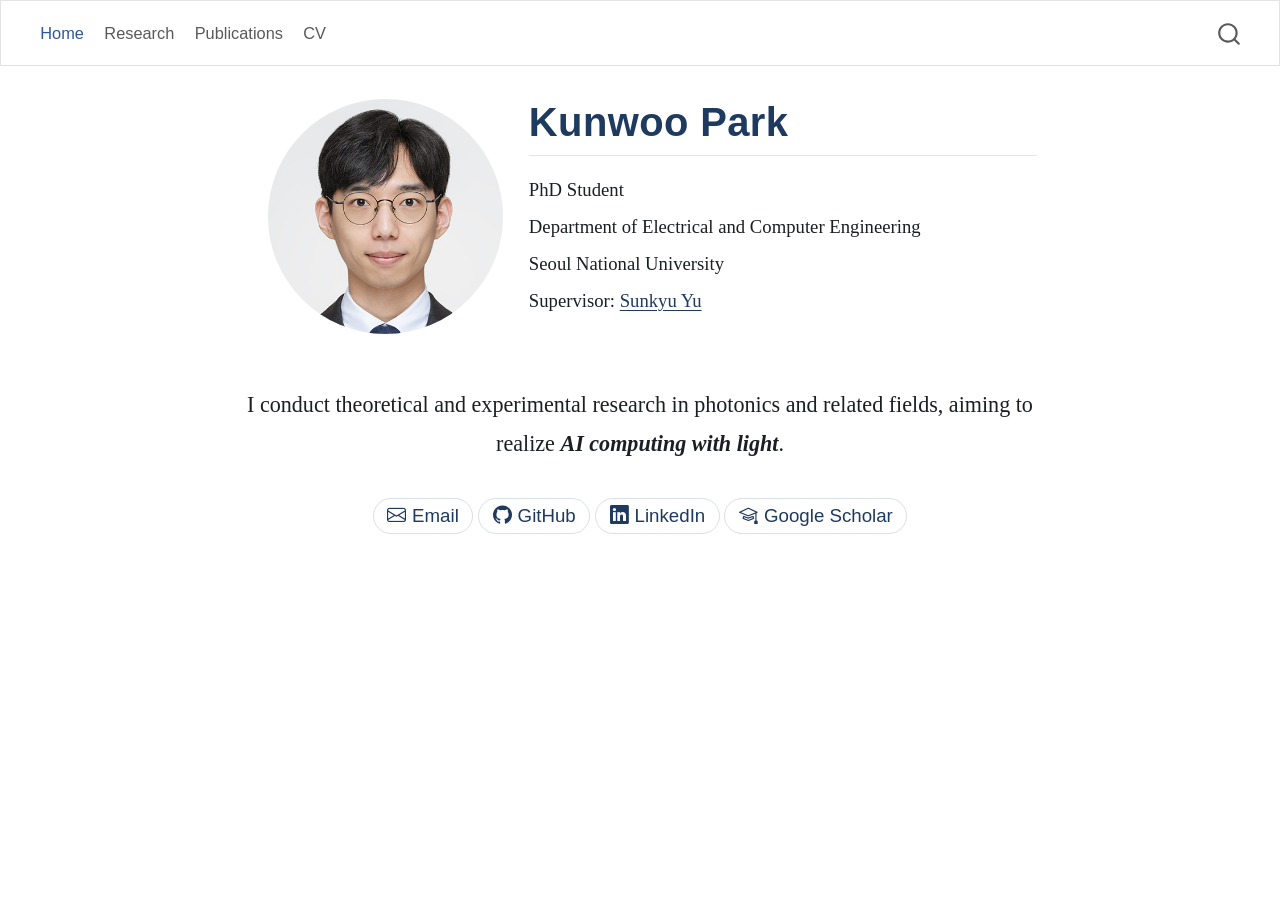
==== commit edd2554d: "Update" ====
--- a/docs/index.html
+++ b/docs/index.html
@@ -33,6 +33,7 @@
 <script src="site_libs/quarto-search/fuse.min.js"></script>
 <script src="site_libs/quarto-search/quarto-search.js"></script>
 <meta name="quarto:offset" content="./">
+<link href="./park.png" rel="icon" type="image/png">
 <script src="site_libs/quarto-html/quarto.js" type="module"></script>
 <script src="site_libs/quarto-html/tabsets/tabsets.js" type="module"></script>
 <script src="site_libs/quarto-html/popper.min.js"></script>
@@ -578,19 +579,6 @@
   });
   </script>
 </div> <!-- /content -->
-<footer class="footer">
-  <div class="nav-footer">
-    <div class="nav-footer-left">
-<p>Kunwoo Park</p>
-</div>   
-    <div class="nav-footer-center">
-      &nbsp;
-    </div>
-    <div class="nav-footer-right">
-<p>Built with Quarto</p>
-</div>
-  </div>
-</footer>
 
 
 
--- a/docs/styles.css
+++ b/docs/styles.css
@@ -77,8 +77,8 @@
   display: block;
   background-color: #ffffff;
   border-radius: 50%;
-  width: min(72vw, 235px);
-  height: min(72vw, 235px);
+  width: min(72vw, 235px) !important;
+  height: min(72vw, 235px) !important;
   aspect-ratio: 1 / 1;
   margin: 0 auto 1rem;
   object-fit: cover;
@@ -131,6 +131,16 @@
   text-decoration: none;
 }
 
+.research-image {
+  display: block;
+  width: min(100%, 760px);
+  max-height: 360px;
+  margin: 0.75rem 0 1rem;
+  border: 1px solid var(--site-border);
+  border-radius: 0.65rem;
+  object-fit: cover;
+}
+
 .quarto-about-trestles .about-entity {
   border-right: 1px solid var(--site-border);
 }
@@ -219,11 +229,65 @@
   }
 
   body.home-page .home-hero {
-    row-gap: 1rem;
+    display: block;
+    margin-top: 0.75rem;
+  }
+
+  body.home-page .home-hero .column {
+    width: 100% !important;
+    max-width: 100%;
+    flex-basis: auto !important;
+    margin-left: 0;
+    margin-right: 0;
+  }
+
+  body.home-page .home-hero section {
+    text-align: center;
+  }
+
+  body.home-page .home-hero h2 {
+    font-size: clamp(2rem, 8vw, 2.35rem);
+    display: block;
+    margin-top: 0.35rem;
+    width: 100%;
+  }
+
+  body.home-page .home-hero h2 .anchorjs-link {
+    display: none;
+  }
+
+  body.home-page .home-profile-image {
+    width: min(58vw, 210px) !important;
+    height: min(58vw, 210px) !important;
+    margin-bottom: 1.25rem;
+  }
+
+  body.home-page .home-intro {
+    margin-top: 1.5rem;
+  }
+
+  body.home-page .home-intro p {
+    font-size: 1.12rem;
+    line-height: 1.65;
+    text-align: center;
+  }
+
+  body.home-page .about-links {
+    gap: 0.45rem;
+    margin-top: 1.5rem;
+  }
+
+  body.home-page .about-link {
+    padding: 0.34rem 0.72rem;
+  }
+
+  body.home-page .home-meta p {
+    max-width: none;
   }
 
   body.home-page .home-hero h2,
-  body.home-page .home-meta {
+  body.home-page .home-meta,
+  body.home-page .home-meta p {
     text-align: center;
   }
 }
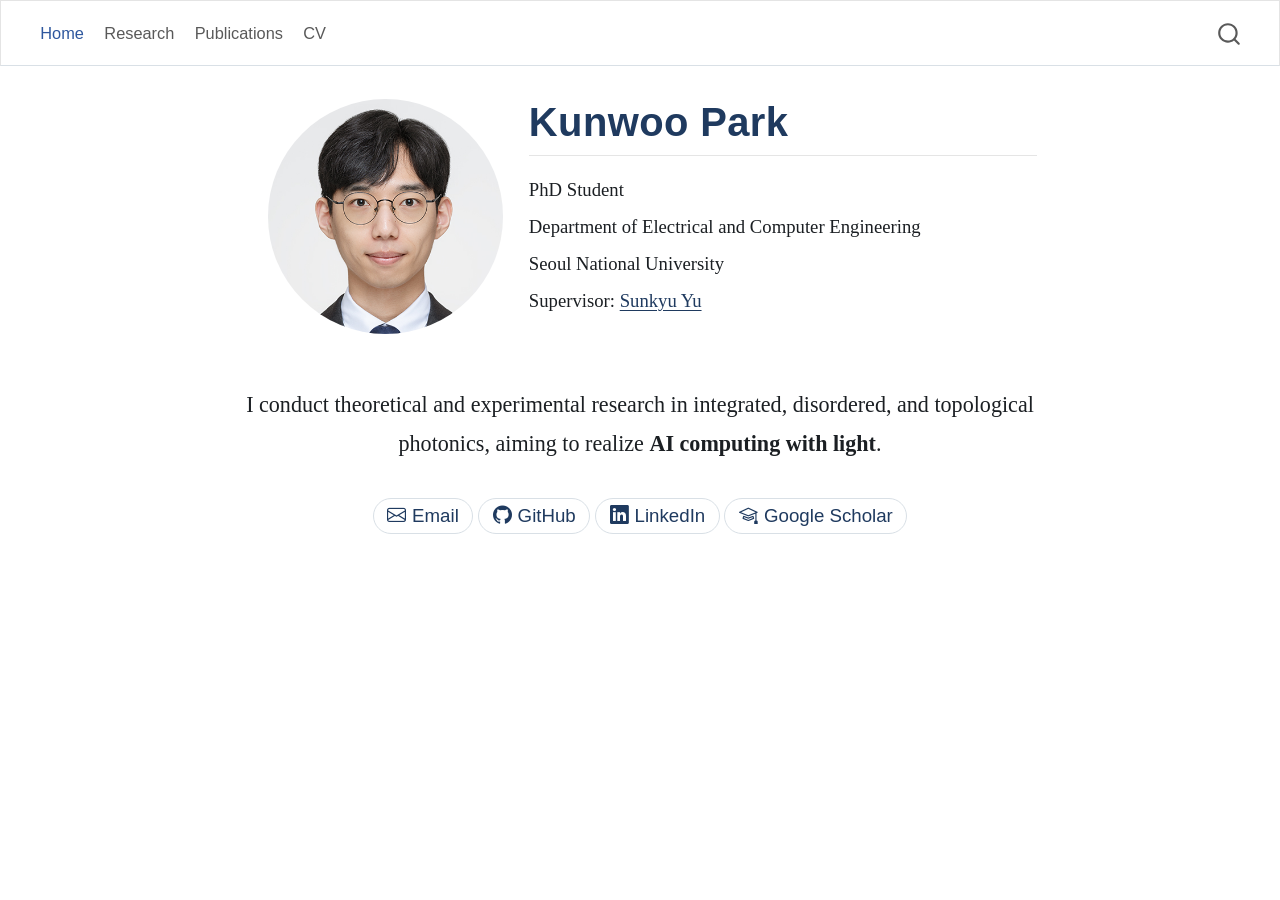
==== commit b26be77a: "Update publications, research overview, and CV Move the published Advanced Science article into Jour" ====
--- a/docs/index.html
+++ b/docs/index.html
@@ -164,7 +164,7 @@
 </div>
 </div>
 <div class="home-intro">
-<p>I conduct theoretical and experimental research in photonics and related fields, aiming to realize <strong><em>AI computing with light</em></strong>.</p>
+<p>I conduct theoretical and experimental research in integrated, disordered, and topological photonics, aiming to realize <strong>AI computing with light</strong>.</p>
 </div>
 <div class="about-links">
 <p><a href="mailto:imotdnif43@snu.ac.kr" class="about-link"><i class="bi bi-envelope"></i> <span class="about-link-text">Email</span></a> <a href="https://github.com/KunwooPark" class="about-link"><i class="bi bi-github"></i> <span class="about-link-text">GitHub</span></a> <a href="https://www.linkedin.com/in/kunwoo-park-38ba13329/" class="about-link"><i class="bi bi-linkedin"></i> <span class="about-link-text">LinkedIn</span></a> <a href="https://scholar.google.com/citations?user=KrNjLQgAAAAJ" class="about-link"><i class="bi bi-mortarboard"></i> <span class="about-link-text">Google Scholar</span></a></p>
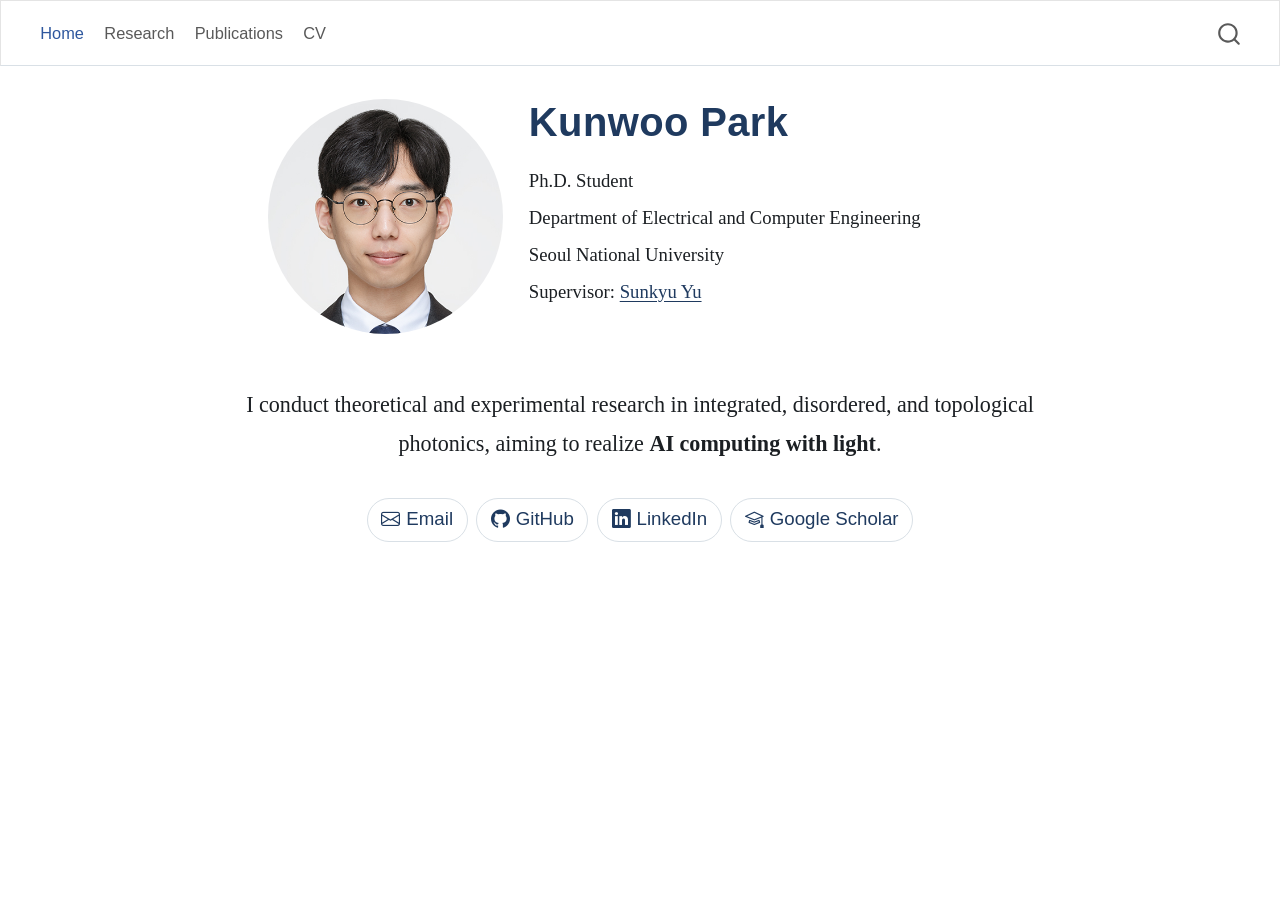
==== commit d1b70623: "Update funding and teaching, and improve site accessibility Record the completed September 2025-Augu" ====
--- a/docs/index.html
+++ b/docs/index.html
@@ -6,6 +6,7 @@
 
 <meta name="viewport" content="width=device-width, initial-scale=1.0, user-scalable=yes">
 
+<meta name="description" content="Kunwoo Park, Ph.D.&nbsp;student at Seoul National University. Research in integrated, disordered, and topological photonics for AI computing with light.">
 
 <title>Home – Kunwoo Park</title>
 <style>
@@ -74,6 +75,11 @@
 
 
 <link rel="stylesheet" href="styles.css">
+<meta property="og:title" content="Home – Kunwoo Park">
+<meta property="og:description" content="Kunwoo Park, Ph.D.&nbsp;student at Seoul National University. Research in integrated, disordered, and topological photonics for AI computing with light.">
+<meta property="og:image" content="https://kunwoopark.github.io/images/profile.jpg">
+<meta property="og:site_name" content="Kunwoo Park">
+<meta property="og:image:alt" content="Portrait of Kunwoo Park">
 </head>
 
 <body class="nav-fixed home-page fullcontent quarto-light">
@@ -129,6 +135,11 @@
 <h1 class="title">Home</h1>
 </div>
 
+<div>
+  <div class="description">
+    Kunwoo Park, Ph.D.&nbsp;student at Seoul National University. Research in integrated, disordered, and topological photonics for AI computing with light.
+  </div>
+</div>
 
 
 <div class="quarto-title-meta">
@@ -147,15 +158,15 @@
 <div class="column" style="width:36%;">
 <div class="quarto-figure quarto-figure-center">
 <figure class="figure">
-<p><img src="images/profile.jpg" class="home-profile-image img-fluid figure-img"></p>
+<p><img src="images/profile.jpg" class="home-profile-image img-fluid figure-img" alt="Portrait of Kunwoo Park"></p>
 <figcaption>Kunwoo Park</figcaption>
 </figure>
 </div>
 </div><div class="column" style="width:64%;">
-<section id="kunwoo-park" class="level2">
-<h2 class="anchored" data-anchor-id="kunwoo-park">Kunwoo Park</h2>
+<section id="kunwoo-park" class="level1">
+<h1>Kunwoo Park</h1>
 <div class="home-meta">
-<p>PhD Student</p>
+<p>Ph.D.&nbsp;Student</p>
 <p>Department of Electrical and Computer Engineering</p>
 <p>Seoul National University</p>
 <p>Supervisor: <a href="https://waves.snu.ac.kr">Sunkyu Yu</a></p>
@@ -167,7 +178,7 @@
 <p>I conduct theoretical and experimental research in integrated, disordered, and topological photonics, aiming to realize <strong>AI computing with light</strong>.</p>
 </div>
 <div class="about-links">
-<p><a href="mailto:imotdnif43@snu.ac.kr" class="about-link"><i class="bi bi-envelope"></i> <span class="about-link-text">Email</span></a> <a href="https://github.com/KunwooPark" class="about-link"><i class="bi bi-github"></i> <span class="about-link-text">GitHub</span></a> <a href="https://www.linkedin.com/in/kunwoo-park-38ba13329/" class="about-link"><i class="bi bi-linkedin"></i> <span class="about-link-text">LinkedIn</span></a> <a href="https://scholar.google.com/citations?user=KrNjLQgAAAAJ" class="about-link"><i class="bi bi-mortarboard"></i> <span class="about-link-text">Google Scholar</span></a></p>
+<p><a href="mailto:imotdnif43@snu.ac.kr" class="about-link"><i class="bi bi-envelope" aria-hidden="true"></i> <span class="about-link-text">Email</span></a> <a href="https://github.com/KunwooPark" class="about-link"><i class="bi bi-github" aria-hidden="true"></i> <span class="about-link-text">GitHub</span></a> <a href="https://www.linkedin.com/in/kunwoo-park-38ba13329/" class="about-link"><i class="bi bi-linkedin" aria-hidden="true"></i> <span class="about-link-text">LinkedIn</span></a> <a href="https://scholar.google.com/citations?user=KrNjLQgAAAAJ" class="about-link"><i class="bi bi-mortarboard" aria-hidden="true"></i> <span class="about-link-text">Google Scholar</span></a></p>
 </div>
 
 
@@ -246,7 +257,7 @@
     }
       var localhostRegex = new RegExp(/^(?:http|https):\/\/localhost\:?[0-9]*\//);
       var mailtoRegex = new RegExp(/^mailto:/);
-        var filterRegex = new RegExp('/' + window.location.host + '/');
+        var filterRegex = new RegExp("https:\/\/kunwoopark\.github\.io\/");
       var isInternal = (href) => {
           return filterRegex.test(href) || localhostRegex.test(href) || mailtoRegex.test(href);
       }
--- a/docs/styles.css
+++ b/docs/styles.css
@@ -54,6 +54,7 @@
 .about-link {
   display: inline-flex;
   align-items: center;
+  min-height: 44px;
   gap: 0.35rem;
   border: 1px solid var(--site-border);
   border-radius: 999px;
@@ -68,6 +69,20 @@
 .about-link:focus {
   background-color: var(--site-surface);
   text-decoration: none;
+}
+
+.about-links > p {
+  display: flex;
+  justify-content: center;
+  align-items: center;
+  flex-wrap: wrap;
+  gap: 0.5rem;
+  margin-bottom: 0;
+}
+
+a:focus-visible {
+  outline: 2px solid var(--site-accent);
+  outline-offset: 3px;
 }
 
 .quarto-about-trestles .about-image,
@@ -160,7 +175,7 @@
   margin-top: 1.5rem;
 }
 
-body.home-page .home-hero h2 {
+body.home-page .home-hero h1 {
   font-size: 2.35rem;
   margin-top: 0;
   margin-bottom: 1rem;
@@ -245,14 +260,14 @@
     text-align: center;
   }
 
-  body.home-page .home-hero h2 {
+  body.home-page .home-hero h1 {
     font-size: clamp(2rem, 8vw, 2.35rem);
     display: block;
     margin-top: 0.35rem;
     width: 100%;
   }
 
-  body.home-page .home-hero h2 .anchorjs-link {
+  body.home-page .home-hero h1 .anchorjs-link {
     display: none;
   }
 
@@ -277,6 +292,10 @@
     margin-top: 1.5rem;
   }
 
+  body.home-page .about-links > p {
+    gap: 0.45rem;
+  }
+
   body.home-page .about-link {
     padding: 0.34rem 0.72rem;
   }
@@ -285,7 +304,7 @@
     max-width: none;
   }
 
-  body.home-page .home-hero h2,
+  body.home-page .home-hero h1,
   body.home-page .home-meta,
   body.home-page .home-meta p {
     text-align: center;
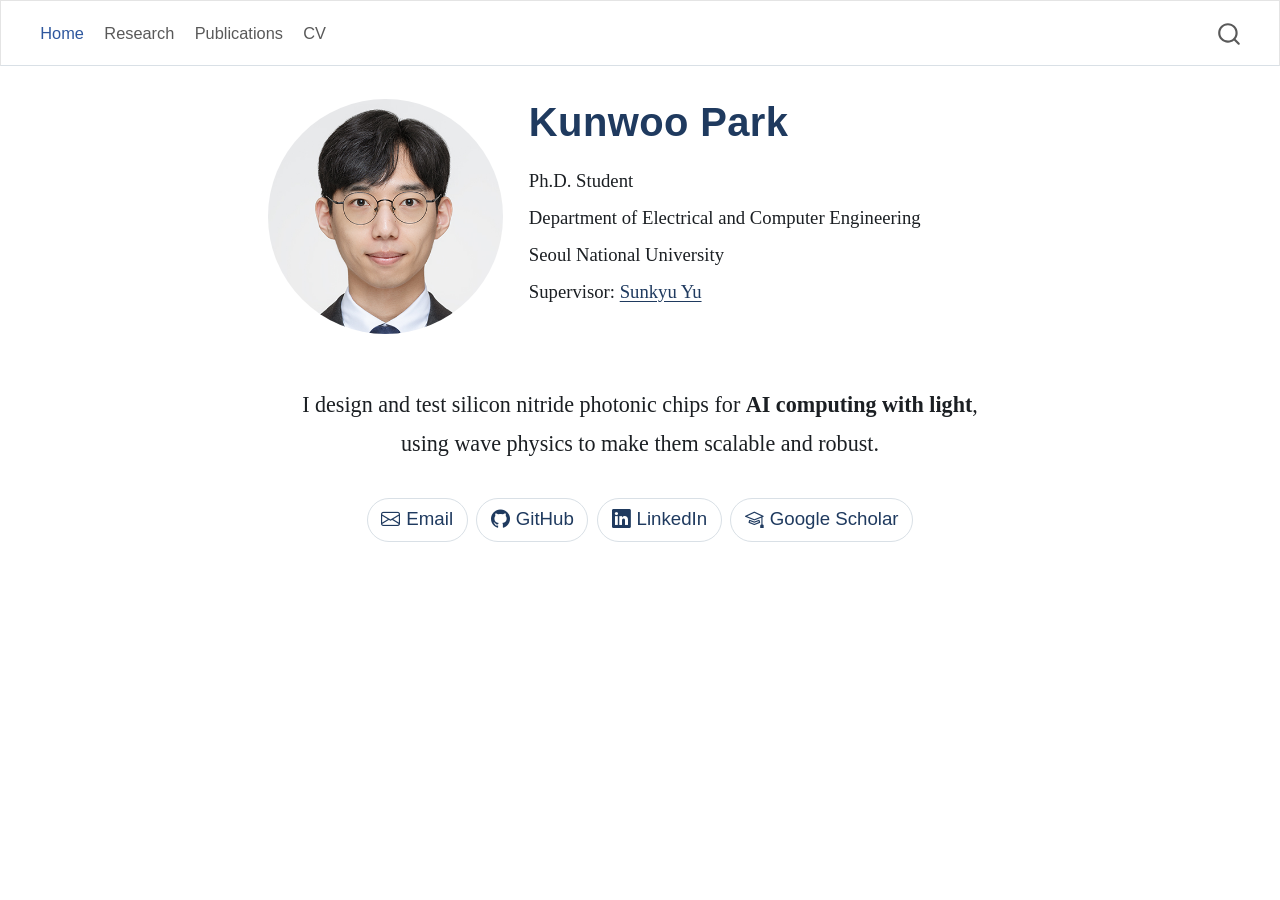
==== commit 74fef877: "Tidy site layout, rename research area, and show CV inline Rename "Disordered Photonics" to "Optical" ====
--- a/docs/index.html
+++ b/docs/index.html
@@ -6,7 +6,7 @@
 
 <meta name="viewport" content="width=device-width, initial-scale=1.0, user-scalable=yes">
 
-<meta name="description" content="Kunwoo Park, Ph.D.&nbsp;student at Seoul National University. Research in integrated, disordered, and topological photonics for AI computing with light.">
+<meta name="description" content="Kunwoo Park, Ph.D.&nbsp;student at Seoul National University. Research in integrated photonics, optical inverse design, and topological photonics for AI computing with light.">
 
 <title>Home – Kunwoo Park</title>
 <style>
@@ -76,7 +76,7 @@
 
 <link rel="stylesheet" href="styles.css">
 <meta property="og:title" content="Home – Kunwoo Park">
-<meta property="og:description" content="Kunwoo Park, Ph.D.&nbsp;student at Seoul National University. Research in integrated, disordered, and topological photonics for AI computing with light.">
+<meta property="og:description" content="Kunwoo Park, Ph.D.&nbsp;student at Seoul National University. Research in integrated photonics, optical inverse design, and topological photonics for AI computing with light.">
 <meta property="og:image" content="https://kunwoopark.github.io/images/profile.jpg">
 <meta property="og:site_name" content="Kunwoo Park">
 <meta property="og:image:alt" content="Portrait of Kunwoo Park">
@@ -137,7 +137,7 @@
 
 <div>
   <div class="description">
-    Kunwoo Park, Ph.D.&nbsp;student at Seoul National University. Research in integrated, disordered, and topological photonics for AI computing with light.
+    Kunwoo Park, Ph.D.&nbsp;student at Seoul National University. Research in integrated photonics, optical inverse design, and topological photonics for AI computing with light.
   </div>
 </div>
 
@@ -175,7 +175,7 @@
 </div>
 </div>
 <div class="home-intro">
-<p>I conduct theoretical and experimental research in integrated, disordered, and topological photonics, aiming to realize <strong>AI computing with light</strong>.</p>
+<p>I design and test <span class="nowrap">silicon nitride photonic chips</span> for <span class="nowrap"><strong>AI computing with light</strong></span>, using <span class="nowrap">wave physics</span> to make them <span class="nowrap">scalable and robust</span>.</p>
 </div>
 <div class="about-links">
 <p><a href="mailto:imotdnif43@snu.ac.kr" class="about-link"><i class="bi bi-envelope" aria-hidden="true"></i> <span class="about-link-text">Email</span></a> <a href="https://github.com/KunwooPark" class="about-link"><i class="bi bi-github" aria-hidden="true"></i> <span class="about-link-text">GitHub</span></a> <a href="https://www.linkedin.com/in/kunwoo-park-38ba13329/" class="about-link"><i class="bi bi-linkedin" aria-hidden="true"></i> <span class="about-link-text">LinkedIn</span></a> <a href="https://scholar.google.com/citations?user=KrNjLQgAAAAJ" class="about-link"><i class="bi bi-mortarboard" aria-hidden="true"></i> <span class="about-link-text">Google Scholar</span></a></p>
--- a/docs/styles.css
+++ b/docs/styles.css
@@ -146,6 +146,22 @@
   text-decoration: none;
 }
 
+.cv-embed {
+  display: block;
+  width: 100%;
+  height: max(640px, calc(100vh - 220px));
+  margin-top: 1.25rem;
+  border: 1px solid var(--site-border);
+  border-radius: 0.5rem;
+}
+
+/* mobile browsers rarely render inline PDFs; the download button covers them */
+@media (max-width: 767.98px) {
+  .cv-embed {
+    display: none;
+  }
+}
+
 .research-image {
   display: block;
   width: min(100%, 760px);
@@ -156,6 +172,34 @@
   object-fit: cover;
 }
 
+/* litera sets Georgia on paragraphs only; keep list text in the same face */
+#quarto-document-content li {
+  font-family: Georgia, Cambria, "Times New Roman", Times, serif;
+}
+
+body.research-page section.level2 + section.level2 {
+  margin-top: 2.75rem;
+  padding-top: 1.25rem;
+  border-top: 1px solid var(--site-border);
+}
+
+body.research-page section.level2 > h2 {
+  margin-top: 0.5rem;
+}
+
+body.research-page section.level2 li {
+  margin-bottom: 0.35rem;
+}
+
+.research-links {
+  color: var(--site-muted);
+  font-size: 0.92rem;
+}
+
+.research-links p {
+  margin-bottom: 0;
+}
+
 .quarto-about-trestles .about-entity {
   border-right: 1px solid var(--site-border);
 }
@@ -199,9 +243,15 @@
 
 body.home-page .home-intro p {
   text-align: center;
+  text-wrap: balance;
   font-size: 1.3rem;
   line-height: 1.75;
-  margin: 0;
+  max-width: 820px;
+  margin: 0 auto;
+}
+
+.nowrap {
+  white-space: nowrap;
 }
 
 body.home-page .about-links {
